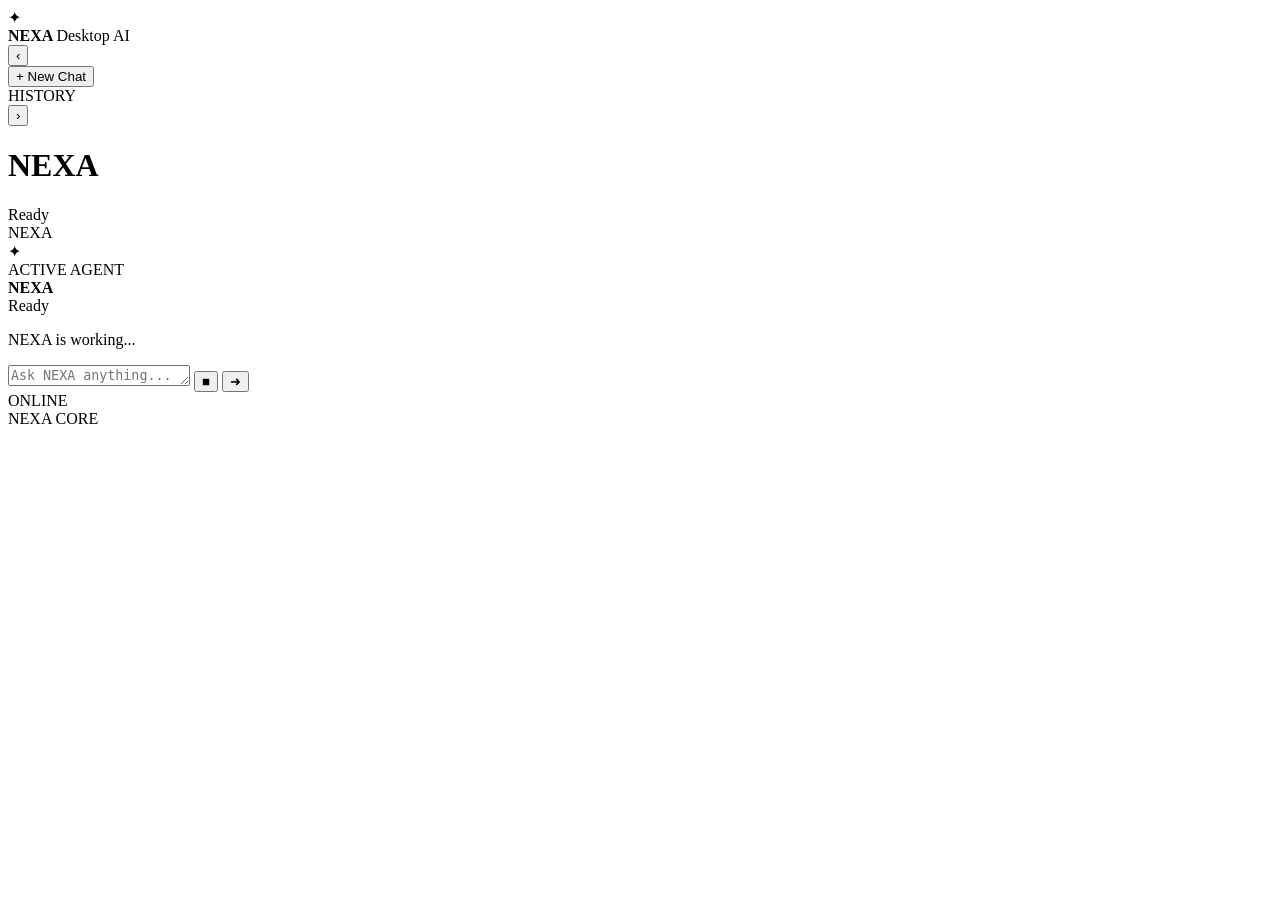
==== frontend/index.html @ 1b693f28 "Initial commit - NEXA V1 AI Assistant" ====
<!DOCTYPE html>

<html lang="en">

<head>

    <meta charset="UTF-8">

    <meta
        name="viewport"
        content="width=device-width,
        initial-scale=1.0"
    >

    <title>NEXA</title>

    <link
        rel="stylesheet"
        href="/static/style.css"
    >

</head>


<body>

<div
    id="app"
    class="app"
>

    <!-- =============================================== -->
    <!-- HISTORY SIDEBAR -->
    <!-- =============================================== -->

    <aside
        id="historyPanel"
        class="sidebar"
    >

        <div class="sidebar-top">

            <div class="sidebar-brand">

                <div class="logo">
                    ✦
                </div>

                <div class="brand-text">

                    <strong>
                        NEXA
                    </strong>

                    <span>
                        Desktop AI
                    </span>

                </div>

            </div>


            <button
                id="collapseButton"
                class="collapse-button"
                title="Close history"
            >
                ‹
            </button>

        </div>


        <button
            id="newChatButton"
            class="new-chat"
        >

            <span>
                +
            </span>

            <span class="sidebar-text">
                New Chat
            </span>

        </button>


        <div
            class="history-heading
            sidebar-text"
        >
            HISTORY
        </div>


        <div
            id="historyList"
            class="history-list"
        ></div>

    </aside>


    <!-- =============================================== -->
    <!-- OPEN HISTORY BUTTON -->
    <!-- =============================================== -->

    <button
        id="openHistoryButton"
        class="open-history-button hidden"
        title="Open history"
    >
        ›
    </button>


    <!-- =============================================== -->
    <!-- MAIN -->
    <!-- =============================================== -->

    <main class="main">


        <!-- HEADER -->

        <header class="topbar">

            <div>

                <h1>
                    NEXA
                </h1>

                <span
                    id="headerStatus"
                >
                    Ready
                </span>

            </div>


            <div class="top-right">

                <div class="agent-mini">

                    <span
                        class="green-dot"
                    ></span>

                    <span
                        id="headerAgent"
                    >
                        NEXA
                    </span>

                </div>

            </div>

        </header>


        <!-- ACTIVE AGENT -->

        <section
            id="agentCard"
            class="agent-card"
        >

            <div
                id="agentIcon"
                class="agent-icon"
            >
                ✦
            </div>


            <div
                class="agent-information"
            >

                <span class="label">
                    ACTIVE AGENT
                </span>


                <div class="agent-title">

                    <strong
                        id="agentName"
                    >
                        NEXA
                    </strong>

                    <span
                        class="green-dot"
                    ></span>

                </div>


                <span
                    id="agentStatus"
                    class="agent-status"
                >
                    Ready
                </span>

            </div>


            <div
                id="agentAnimation"
                class="agent-animation hidden"
            >

                <span></span>
                <span></span>
                <span></span>

            </div>

        </section>


        <!-- CHAT -->

        <section
            id="chat"
            class="messages"
        ></section>


        <!-- THINKING -->

        <div
            id="thinking"
            class="thinking hidden"
        >

            <span></span>
            <span></span>
            <span></span>

            <p>
                NEXA is working...
            </p>

        </div>


        <!-- INPUT -->

        <section class="composer">

            <textarea
                id="messageInput"
                rows="1"
                placeholder="Ask NEXA anything..."
            ></textarea>


            <button
                id="stopButton"
                class="stop-button hidden"
                title="Stop"
            >
                ■
            </button>


            <button
                id="sendButton"
                class="send-button"
                title="Send"
            >
                ➜
            </button>

        </section>


        <!-- FOOTER -->

        <footer>

            <div>

                <span
                    class="green-dot"
                ></span>

                ONLINE

            </div>


            <span
                id="footerAgent"
            >
                NEXA CORE
            </span>

        </footer>

    </main>

</div>


<script
    src="/static/script.js"
></script>

</body>

</html>
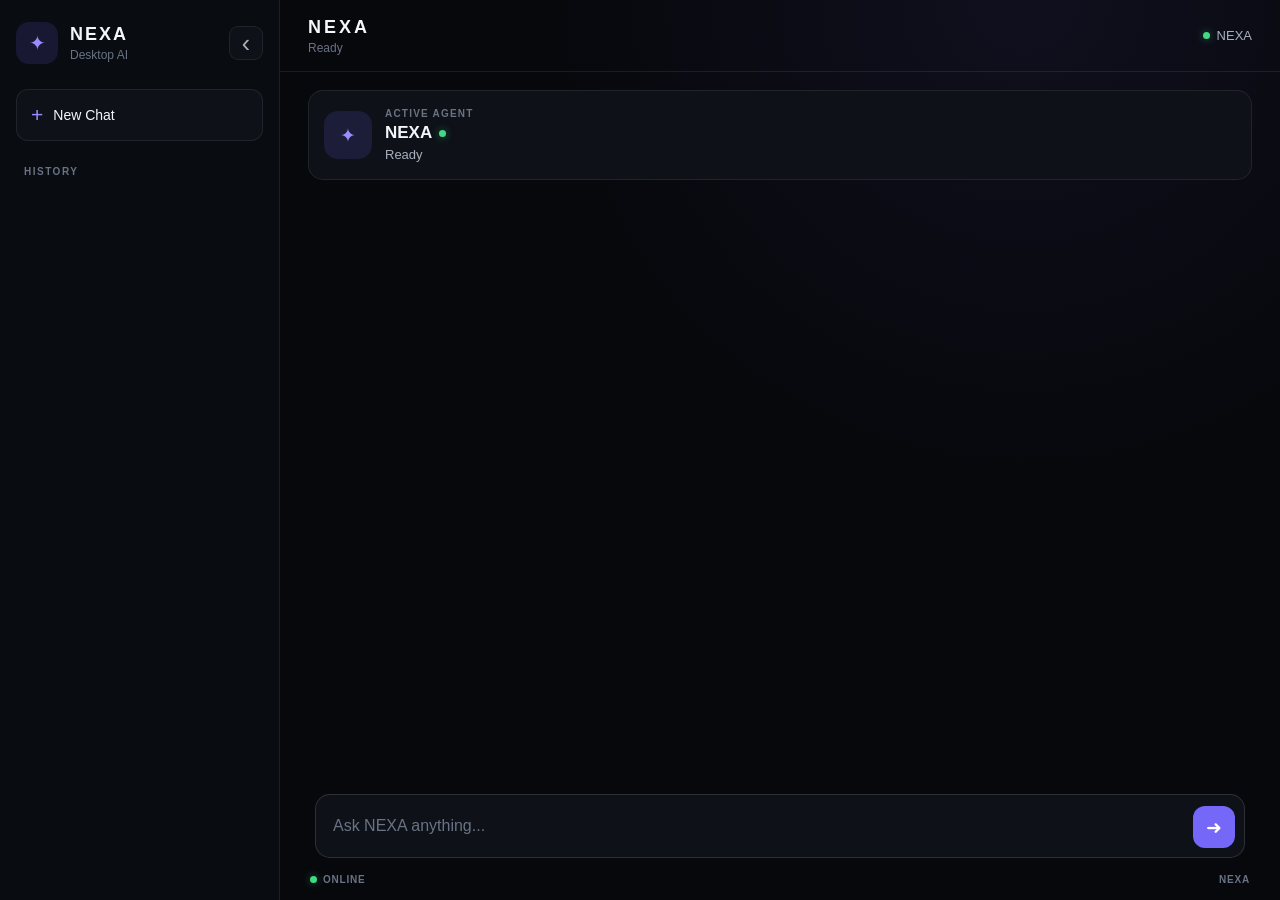
==== commit eeaf6695: "Fix NEXA frontend for Vercel" ====
--- a/frontend/index.html
+++ b/frontend/index.html
@@ -1,33 +1,26 @@
+
 <!DOCTYPE html>
-
 <html lang="en">
 
 <head>
-
     <meta charset="UTF-8">
 
     <meta
         name="viewport"
-        content="width=device-width,
-        initial-scale=1.0"
+        content="width=device-width, initial-scale=1.0"
     >
 
     <title>NEXA</title>
 
     <link
         rel="stylesheet"
-        href="/static/style.css"
-    >
-
+        href="./style.css"
+    >
 </head>
 
-
 <body>
 
-<div
-    id="app"
-    class="app"
->
+<div id="app" class="app">
 
     <!-- =============================================== -->
     <!-- HISTORY SIDEBAR -->
@@ -48,53 +41,42 @@
 
                 <div class="brand-text">
 
-                    <strong>
-                        NEXA
-                    </strong>
-
-                    <span>
-                        Desktop AI
-                    </span>
-
-                </div>
-
-            </div>
-
+                    <strong>NEXA</strong>
+
+                    <span>Desktop AI</span>
+
+                </div>
+
+            </div>
 
             <button
                 id="collapseButton"
                 class="collapse-button"
                 title="Close history"
+                type="button"
             >
                 ‹
             </button>
 
         </div>
-
 
         <button
             id="newChatButton"
             class="new-chat"
+            type="button"
         >
-
-            <span>
-                +
-            </span>
+            <span>+</span>
 
             <span class="sidebar-text">
                 New Chat
             </span>
-
         </button>
 
-
-        <div
-            class="history-heading
-            sidebar-text"
-        >
+        <!-- HISTORY -->
+
+        <div class="history-heading sidebar-text">
             HISTORY
         </div>
-
 
         <div
             id="historyList"
@@ -103,7 +85,6 @@
 
     </aside>
 
-
     <!-- =============================================== -->
     <!-- OPEN HISTORY BUTTON -->
     <!-- =============================================== -->
@@ -112,48 +93,38 @@
         id="openHistoryButton"
         class="open-history-button hidden"
         title="Open history"
+        type="button"
     >
         ›
     </button>
 
-
     <!-- =============================================== -->
     <!-- MAIN -->
     <!-- =============================================== -->
 
     <main class="main">
 
-
         <!-- HEADER -->
 
         <header class="topbar">
 
             <div>
 
-                <h1>
-                    NEXA
-                </h1>
-
-                <span
-                    id="headerStatus"
-                >
+                <h1>NEXA</h1>
+
+                <span id="headerStatus">
                     Ready
                 </span>
 
             </div>
 
-
             <div class="top-right">
 
                 <div class="agent-mini">
 
-                    <span
-                        class="green-dot"
-                    ></span>
-
-                    <span
-                        id="headerAgent"
-                    >
+                    <span class="green-dot"></span>
+
+                    <span id="headerAgent">
                         NEXA
                     </span>
 
@@ -162,7 +133,6 @@
             </div>
 
         </header>
-
 
         <!-- ACTIVE AGENT -->
 
@@ -178,30 +148,21 @@
                 ✦
             </div>
 
-
-            <div
-                class="agent-information"
-            >
+            <div class="agent-information">
 
                 <span class="label">
                     ACTIVE AGENT
                 </span>
 
-
                 <div class="agent-title">
 
-                    <strong
-                        id="agentName"
-                    >
+                    <strong id="agentName">
                         NEXA
                     </strong>
 
-                    <span
-                        class="green-dot"
-                    ></span>
-
-                </div>
-
+                    <span class="green-dot"></span>
+
+                </div>
 
                 <span
                     id="agentStatus"
@@ -212,28 +173,27 @@
 
             </div>
 
-
             <div
                 id="agentAnimation"
                 class="agent-animation hidden"
             >
-
                 <span></span>
                 <span></span>
                 <span></span>
-
             </div>
 
         </section>
 
-
+        <!-- =============================================== -->
         <!-- CHAT -->
+        <!-- =============================================== -->
 
         <section
             id="chat"
             class="messages"
+            aria-label="Chat messages"
+            aria-live="polite"
         ></section>
-
 
         <!-- THINKING -->
 
@@ -241,19 +201,16 @@
             id="thinking"
             class="thinking hidden"
         >
-
             <span></span>
             <span></span>
             <span></span>
 
-            <p>
-                NEXA is working...
-            </p>
-
+            <p>NEXA is working...</p>
         </div>
 
-
+        <!-- =============================================== -->
         <!-- INPUT -->
+        <!-- =============================================== -->
 
         <section class="composer">
 
@@ -261,47 +218,41 @@
                 id="messageInput"
                 rows="1"
                 placeholder="Ask NEXA anything..."
+                aria-label="Message NEXA"
             ></textarea>
-
 
             <button
                 id="stopButton"
                 class="stop-button hidden"
                 title="Stop"
+                type="button"
             >
                 ■
             </button>
-
 
             <button
                 id="sendButton"
                 class="send-button"
                 title="Send"
+                type="button"
             >
                 ➜
             </button>
 
         </section>
 
-
+        <!-- =============================================== -->
         <!-- FOOTER -->
+        <!-- =============================================== -->
 
         <footer>
 
             <div>
-
-                <span
-                    class="green-dot"
-                ></span>
-
+                <span class="green-dot"></span>
                 ONLINE
-
-            </div>
-
-
-            <span
-                id="footerAgent"
-            >
+            </div>
+
+            <span id="footerAgent">
                 NEXA CORE
             </span>
 
@@ -311,11 +262,9 @@
 
 </div>
 
-
-<script
-    src="/static/script.js"
-></script>
+<!-- VERCEL STATIC JAVASCRIPT PATH -->
+
+<script src="./script.js"></script>
 
 </body>
-
-</html>+</html>
--- a/frontend/style.css
+++ b/frontend/style.css
@@ -0,0 +1,1146 @@
+/* ====================================================== */
+/* VARIABLES */
+/* ====================================================== */
+
+:root {
+    --background: #07080c;
+    --sidebar: #090c11;
+
+    --surface: #0e1118;
+    --surface-2: #151923;
+    --surface-3: #1a1f2b;
+
+    --border:
+        rgba(255, 255, 255, 0.08);
+
+    --border-light:
+        rgba(255, 255, 255, 0.13);
+
+    --text: #f5f6fa;
+    --soft: #a8b0bf;
+    --muted: #697384;
+
+    --accent: #7567f8;
+    --accent-light: #978dff;
+
+    --accent-soft:
+        rgba(117, 103, 248, 0.14);
+
+    --green: #42d985;
+    --red: #ff626e;
+
+    --sidebar-width: 280px;
+}
+
+
+/* ====================================================== */
+/* RESET */
+/* ====================================================== */
+
+* {
+    box-sizing: border-box;
+
+    margin: 0;
+    padding: 0;
+}
+
+
+html,
+body {
+    width: 100%;
+    height: 100%;
+}
+
+
+body {
+    overflow: hidden;
+
+    background:
+        var(--background);
+
+    color:
+        var(--text);
+
+    font-family:
+        "Segoe UI",
+        Arial,
+        sans-serif;
+
+    font-size: 16px;
+}
+
+
+button,
+textarea {
+    font: inherit;
+}
+
+
+/* ====================================================== */
+/* APP */
+/* ====================================================== */
+
+.app {
+    position: relative;
+
+    width: 100%;
+    height: 100vh;
+
+    display: flex;
+
+    background:
+        radial-gradient(
+            circle at 80% 0%,
+            rgba(117, 103, 248, 0.08),
+            transparent 35%
+        ),
+        var(--background);
+}
+
+
+/* ====================================================== */
+/* SIDEBAR */
+/* ====================================================== */
+
+.sidebar {
+    position: relative;
+
+    width:
+        var(--sidebar-width);
+
+    min-width:
+        var(--sidebar-width);
+
+    height: 100vh;
+
+    display: flex;
+    flex-direction: column;
+
+    padding:
+        22px
+        16px;
+
+    border-right:
+        1px solid
+        var(--border);
+
+    background:
+        var(--sidebar);
+
+    overflow: hidden;
+
+    transition:
+        width 0.28s ease,
+        min-width 0.28s ease,
+        padding 0.28s ease,
+        transform 0.28s ease,
+        opacity 0.2s ease;
+}
+
+
+/* CLOSED */
+
+.app.history-closed
+.sidebar {
+    width: 0;
+    min-width: 0;
+
+    padding-left: 0;
+    padding-right: 0;
+
+    border-right: none;
+
+    opacity: 0;
+
+    transform:
+        translateX(-100%);
+}
+
+
+/* ====================================================== */
+/* SIDEBAR TOP */
+/* ====================================================== */
+
+.sidebar-top {
+    display: flex;
+    align-items: center;
+    justify-content: space-between;
+
+    gap: 10px;
+
+    margin-bottom: 25px;
+}
+
+
+.sidebar-brand {
+    display: flex;
+    align-items: center;
+
+    gap: 12px;
+
+    min-width: 0;
+}
+
+
+.logo {
+    width: 42px;
+    height: 42px;
+
+    flex-shrink: 0;
+
+    display: flex;
+    align-items: center;
+    justify-content: center;
+
+    border-radius: 13px;
+
+    background:
+        var(--accent-soft);
+
+    color:
+        var(--accent-light);
+
+    font-size: 20px;
+}
+
+
+.brand-text {
+    min-width: 0;
+}
+
+
+.brand-text strong {
+    display: block;
+
+    font-size: 18px;
+
+    letter-spacing: 2px;
+}
+
+
+.brand-text span {
+    display: block;
+
+    margin-top: 3px;
+
+    color:
+        var(--muted);
+
+    font-size: 12px;
+}
+
+
+/* ====================================================== */
+/* COLLAPSE BUTTON */
+/* ====================================================== */
+
+.collapse-button {
+    width: 34px;
+    height: 34px;
+
+    flex-shrink: 0;
+
+    display: flex;
+    align-items: center;
+    justify-content: center;
+
+    border:
+        1px solid
+        var(--border);
+
+    border-radius: 9px;
+
+    background:
+        var(--surface);
+
+    color:
+        var(--soft);
+
+    cursor: pointer;
+
+    font-size: 25px;
+
+    transition:
+        background 0.2s,
+        color 0.2s;
+}
+
+
+.collapse-button:hover {
+    background:
+        var(--surface-2);
+
+    color:
+        white;
+}
+
+
+/* ====================================================== */
+/* OPEN HISTORY BUTTON */
+/* ====================================================== */
+
+.open-history-button {
+    position: absolute;
+
+    top: 84px;
+    left: 12px;
+
+    z-index: 50;
+
+    width: 38px;
+    height: 42px;
+
+    display: flex;
+    align-items: center;
+    justify-content: center;
+
+    border:
+        1px solid
+        var(--border-light);
+
+    border-radius: 10px;
+
+    background:
+        var(--surface);
+
+    color:
+        var(--accent-light);
+
+    cursor: pointer;
+
+    font-size: 27px;
+
+    box-shadow:
+        0 8px 25px
+        rgba(0, 0, 0, 0.25);
+}
+
+
+.open-history-button:hover {
+    background:
+        var(--surface-2);
+}
+
+
+/* ====================================================== */
+/* NEW CHAT */
+/* ====================================================== */
+
+.new-chat {
+    width: 100%;
+
+    display: flex;
+    align-items: center;
+
+    gap: 10px;
+
+    padding:
+        13px
+        14px;
+
+    border:
+        1px solid
+        var(--border);
+
+    border-radius: 12px;
+
+    background:
+        var(--surface);
+
+    color:
+        var(--text);
+
+    cursor: pointer;
+
+    font-size: 14px;
+}
+
+
+.new-chat:hover {
+    background:
+        var(--surface-2);
+}
+
+
+.new-chat > span:first-child {
+    color:
+        var(--accent-light);
+
+    font-size: 21px;
+}
+
+
+/* ====================================================== */
+/* HISTORY */
+/* ====================================================== */
+
+.history-heading {
+    margin:
+        25px
+        8px
+        10px;
+
+    color:
+        var(--muted);
+
+    font-size: 10px;
+    font-weight: 700;
+
+    letter-spacing: 1.5px;
+}
+
+
+.history-list {
+    flex: 1;
+
+    overflow-y: auto;
+}
+
+
+.history-list::-webkit-scrollbar,
+.messages::-webkit-scrollbar {
+    width: 5px;
+}
+
+
+.history-list::-webkit-scrollbar-thumb,
+.messages::-webkit-scrollbar-thumb {
+    border-radius: 10px;
+
+    background:
+        #292e3a;
+}
+
+
+.history-item {
+    display: flex;
+    align-items: center;
+
+    margin-bottom: 5px;
+
+    border-radius: 10px;
+}
+
+
+.history-item:hover {
+    background:
+        var(--surface-2);
+}
+
+
+.history-item.active {
+    background:
+        var(--accent-soft);
+}
+
+
+.history-open {
+    flex: 1;
+
+    min-width: 0;
+
+    padding: 11px;
+
+    border: none;
+
+    background:
+        transparent;
+
+    color:
+        var(--soft);
+
+    cursor: pointer;
+
+    text-align: left;
+}
+
+
+.history-title {
+    display: block;
+
+    overflow: hidden;
+
+    font-size: 14px;
+
+    text-overflow: ellipsis;
+    white-space: nowrap;
+}
+
+
+.history-delete {
+    width: 30px;
+    height: 30px;
+
+    margin-right: 5px;
+
+    border: none;
+    border-radius: 8px;
+
+    background:
+        transparent;
+
+    color:
+        var(--muted);
+
+    cursor: pointer;
+
+    font-size: 18px;
+}
+
+
+.history-delete:hover {
+    color:
+        var(--red);
+
+    background:
+        rgba(255, 98, 110, 0.1);
+}
+
+
+/* ====================================================== */
+/* MAIN */
+/* ====================================================== */
+
+.main {
+    flex: 1;
+
+    min-width: 0;
+    min-height: 0;
+
+    display: flex;
+    flex-direction: column;
+
+    transition:
+        width 0.28s ease;
+}
+
+
+/* ====================================================== */
+/* TOPBAR */
+/* ====================================================== */
+
+.topbar {
+    min-height: 72px;
+
+    display: flex;
+    align-items: center;
+    justify-content: space-between;
+
+    padding:
+        0
+        28px;
+
+    border-bottom:
+        1px solid
+        var(--border);
+}
+
+
+.topbar h1 {
+    font-size: 18px;
+
+    letter-spacing: 3px;
+}
+
+
+#headerStatus {
+    display: block;
+
+    margin-top: 3px;
+
+    color:
+        var(--muted);
+
+    font-size: 12px;
+}
+
+
+.top-right {
+    display: flex;
+    align-items: center;
+
+    gap: 12px;
+}
+
+
+.agent-mini {
+    display: flex;
+    align-items: center;
+
+    gap: 7px;
+
+    color:
+        var(--soft);
+
+    font-size: 13px;
+}
+
+
+/* ====================================================== */
+/* AGENT CARD */
+/* ====================================================== */
+
+.agent-card {
+    min-height: 90px;
+
+    display: flex;
+    align-items: center;
+
+    margin:
+        18px
+        28px
+        0;
+
+    padding: 15px;
+
+    border:
+        1px solid
+        var(--border);
+
+    border-radius: 15px;
+
+    background:
+        var(--surface);
+}
+
+
+.agent-card.working {
+    border-color:
+        rgba(117, 103, 248, 0.4);
+
+    background:
+        rgba(117, 103, 248, 0.06);
+}
+
+
+.agent-icon {
+    width: 48px;
+    height: 48px;
+
+    flex-shrink: 0;
+
+    display: flex;
+    align-items: center;
+    justify-content: center;
+
+    border-radius: 14px;
+
+    background:
+        var(--accent-soft);
+
+    color:
+        var(--accent-light);
+
+    font-size: 19px;
+}
+
+
+.agent-information {
+    flex: 1;
+
+    margin-left: 13px;
+}
+
+
+.label {
+    display: block;
+
+    margin-bottom: 4px;
+
+    color:
+        var(--muted);
+
+    font-size: 10px;
+    font-weight: 700;
+
+    letter-spacing: 1.2px;
+}
+
+
+.agent-title {
+    display: flex;
+    align-items: center;
+
+    gap: 7px;
+}
+
+
+.agent-title strong {
+    font-size: 17px;
+}
+
+
+.agent-status {
+    display: block;
+
+    margin-top: 4px;
+
+    color:
+        var(--soft);
+
+    font-size: 13px;
+}
+
+
+.green-dot {
+    display: inline-block;
+
+    width: 7px;
+    height: 7px;
+
+    border-radius: 50%;
+
+    background:
+        var(--green);
+
+    box-shadow:
+        0 0 8px
+        rgba(66, 217, 133, 0.45);
+}
+
+
+/* ====================================================== */
+/* ANIMATION */
+/* ====================================================== */
+
+.agent-animation {
+    display: flex;
+
+    gap: 4px;
+}
+
+
+.agent-animation span,
+.thinking > span {
+    width: 5px;
+    height: 5px;
+
+    border-radius: 50%;
+
+    background:
+        var(--accent);
+
+    animation:
+        pulse
+        1s
+        infinite;
+}
+
+
+.agent-animation span:nth-child(2),
+.thinking > span:nth-child(2) {
+    animation-delay:
+        0.15s;
+}
+
+
+.agent-animation span:nth-child(3),
+.thinking > span:nth-child(3) {
+    animation-delay:
+        0.3s;
+}
+
+
+@keyframes pulse {
+
+    0%,
+    100% {
+        opacity: 0.25;
+    }
+
+    50% {
+        opacity: 1;
+
+        transform:
+            translateY(-3px);
+    }
+}
+
+
+/* ====================================================== */
+/* MESSAGES */
+/* ====================================================== */
+
+.messages {
+    flex: 1;
+
+    min-height: 0;
+
+    width: 100%;
+    max-width: 1000px;
+
+    margin:
+        0
+        auto;
+
+    padding:
+        30px
+        34px;
+
+    overflow-y: auto;
+
+    scroll-behavior: smooth;
+}
+
+
+.chat-turn {
+    margin-bottom: 30px;
+}
+
+
+.message {
+    display: flex;
+
+    margin-bottom: 11px;
+}
+
+
+.message.user {
+    justify-content: flex-end;
+}
+
+
+.message-content {
+    max-width: 80%;
+}
+
+
+.message-meta {
+    margin-bottom: 6px;
+
+    color:
+        var(--muted);
+
+    font-size: 11px;
+    font-weight: 700;
+
+    letter-spacing: 0.8px;
+}
+
+
+.message.user
+.message-meta {
+    text-align: right;
+}
+
+
+.message-bubble {
+    padding:
+        14px
+        16px;
+
+    border:
+        1px solid
+        var(--border);
+
+    border-radius:
+        5px
+        15px
+        15px
+        15px;
+
+    background:
+        var(--surface-2);
+
+    color:
+        #e7e9ef;
+
+    font-size: 16px;
+    line-height: 1.65;
+
+    white-space: pre-wrap;
+    word-break: break-word;
+}
+
+
+.message.user
+.message-bubble {
+    border: none;
+
+    border-radius:
+        15px
+        5px
+        15px
+        15px;
+
+    background:
+        var(--accent);
+
+    color: white;
+}
+
+
+/* ====================================================== */
+/* FLOAT BUTTON */
+/* ====================================================== */
+
+.turn-actions {
+    display: flex;
+    justify-content: flex-end;
+
+    margin-top: 7px;
+}
+
+
+.float-button {
+    padding:
+        8px
+        12px;
+
+    border:
+        1px solid
+        var(--border);
+
+    border-radius: 9px;
+
+    background:
+        transparent;
+
+    color:
+        var(--soft);
+
+    cursor: pointer;
+
+    font-size: 12px;
+}
+
+
+.float-button:hover {
+    border-color:
+        rgba(117, 103, 248, 0.5);
+
+    background:
+        var(--accent-soft);
+
+    color:
+        var(--accent-light);
+}
+
+
+/* ====================================================== */
+/* THINKING */
+/* ====================================================== */
+
+.thinking {
+    width:
+        calc(100% - 68px);
+
+    max-width: 930px;
+
+    display: flex;
+    align-items: center;
+
+    gap: 5px;
+
+    margin:
+        0
+        auto
+        10px;
+
+    color:
+        var(--muted);
+
+    font-size: 13px;
+}
+
+
+.thinking p {
+    margin-left: 6px;
+}
+
+
+/* ====================================================== */
+/* COMPOSER */
+/* ====================================================== */
+
+.composer {
+    width:
+        calc(100% - 68px);
+
+    max-width: 930px;
+
+    display: flex;
+    align-items: flex-end;
+
+    gap: 8px;
+
+    margin:
+        0
+        auto
+        10px;
+
+    padding: 9px;
+
+    border:
+        1px solid
+        var(--border-light);
+
+    border-radius: 15px;
+
+    background:
+        var(--surface);
+}
+
+
+#messageInput {
+    flex: 1;
+
+    max-height: 130px;
+
+    padding:
+        10px
+        8px;
+
+    border: none;
+    outline: none;
+
+    resize: none;
+
+    background:
+        transparent;
+
+    color:
+        var(--text);
+
+    font-size: 16px;
+    line-height: 1.5;
+}
+
+
+#messageInput::placeholder {
+    color:
+        var(--muted);
+
+    font-size: 16px;
+}
+
+
+.send-button,
+.stop-button {
+    width: 42px;
+    height: 42px;
+
+    flex-shrink: 0;
+
+    border: none;
+    border-radius: 12px;
+
+    cursor: pointer;
+}
+
+
+.send-button {
+    background:
+        var(--accent);
+
+    color: white;
+
+    font-size: 19px;
+}
+
+
+.send-button:hover {
+    background:
+        var(--accent-light);
+}
+
+
+.send-button:disabled {
+    opacity: 0.45;
+
+    cursor: default;
+}
+
+
+.stop-button {
+    background:
+        rgba(255, 98, 110, 0.12);
+
+    color:
+        var(--red);
+}
+
+
+/* ====================================================== */
+/* FOOTER */
+/* ====================================================== */
+
+footer {
+    min-height: 32px;
+
+    display: flex;
+    align-items: center;
+    justify-content: space-between;
+
+    padding:
+        0
+        30px
+        10px;
+
+    color:
+        var(--muted);
+
+    font-size: 10px;
+    font-weight: 700;
+
+    letter-spacing: 0.8px;
+}
+
+
+footer div {
+    display: flex;
+    align-items: center;
+
+    gap: 6px;
+}
+
+
+/* ====================================================== */
+/* HIDDEN */
+/* ====================================================== */
+
+.hidden {
+    display: none !important;
+}
+
+
+/* ====================================================== */
+/* SMALL SCREEN */
+/* ====================================================== */
+
+@media (
+    max-width: 750px
+) {
+
+    .sidebar {
+        position: absolute;
+
+        top: 0;
+        bottom: 0;
+        left: 0;
+
+        z-index: 40;
+    }
+
+
+    .agent-card {
+        margin:
+            12px
+            15px
+            0;
+    }
+
+
+    .messages {
+        padding:
+            20px
+            16px;
+    }
+
+
+    .composer,
+    .thinking {
+        width:
+            calc(100% - 30px);
+    }
+}
